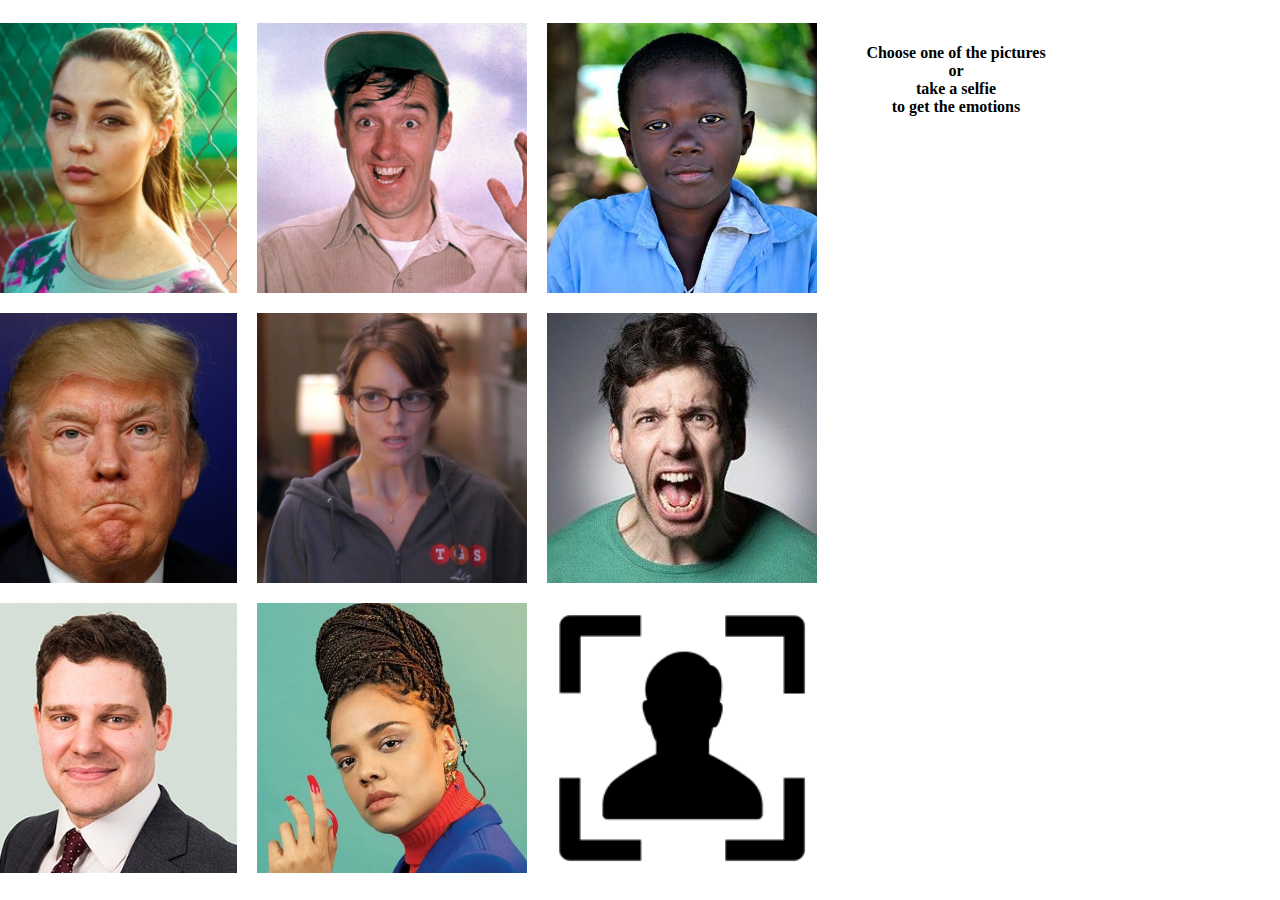
==== index.html @ 24906f8b "added: styling to video steam and image" ====
<!DOCTYPE html>
<html lang="en">
  <head>
    <meta charset="UTF-8" />
    <meta name="viewport" content="width=device-width, initial-scale=1.0" />
    <meta http-equiv="X-UA-Compatible" content="ie=edge" />
    <link rel="stylesheet" href="style.css" />
    <link rel="stylesheet" href="camera.css" />
    <title>faceAPI</title>
    <script src="https://ajax.googleapis.com/ajax/libs/jquery/1.9.0/jquery.min.js"></script>
  </head>
  <body>
    <div class="bigContainer">
      <div class="container">
        <div class="imgContainer">
          <img class="img" src="images/1.jpg" alt="" />
        </div>
        <div class="imgContainer"><img src="images/2.jpg" alt="" /></div>

        <div class="imgContainer"><img src="images/4.jpg" alt="" /></div>
        <div class="imgContainer"><img src="images/5.jpg" alt="" /></div>
        <div class="imgContainer"><img src="images/6.jpg" alt="" /></div>
        <div class="imgContainer"><img src="images/7.jpg" alt="" /></div>
        <div class="imgContainer"><img src="images/8.jpg" alt="" /></div>
        <div class="imgContainer"><img src="images/9.jpg" alt="" /></div>
        <div class="imgContainer selfie"><img src="images/9.png" alt="" /></div>
        <div class="modal hide">
          <div class="frame video hide">
            <video id="camera-stream" class=""></video>
            <button id="check-photo" class="hide">detect emotion</button>
          </div>
          <div class="frame image hide">
            <img id="snapshot" class="" /><button id="restart" class="hide">
              another shot
            </button>
          </div>
          <canvas></canvas>
        </div>
      </div>
      <div class="btnContainer">
        <h4>
          Choose one of the pictures<br />
          or<br />
          take a selfie <br />to get the emotions
        </h4>
        <!--
          <button>Take a picture</button> <button>Get the emotions</button>
        -->
      </div>
    </div>
    <script src="main.js"></script>
    <script src="camera.js"></script>
  </body>
</html>
---- style.css ----
.bigContainer {
  display: grid;
  grid-template-columns: 60vw 40vh;
  padding-top: calc(5vh - 30px);
}
.container {
  margin-left: calc(30vw - 45vh - 20px);
  display: grid;
  grid-template-columns: 30vh 30vh 30vh;
  grid-template-rows: 30vh 30vh 30vh;
  grid-gap: 20px;
}
.four {
  grid-column: 1/3;
  grid-row: 1/3;
  display: grid;
  grid-template-columns: 30vh 30vh;
  grid-template-rows: repeat(5, 30vh);
  grid-gap: 20px;
  overflow: scroll;
}
.imgContainer {
  width: 100%;
  height: 100%;
  overflow: hidden;
  cursor: pointer;
  transition: all 0.2s ease-in-out;
}
.imgContainer:hover {
  transform: scale(1.1);
}
.imgContainer.chosen {
  grid-column: 1/3;
  grid-row: 1/3;
}
img {
  height: 100%;
}
.btnContainer {
  text-align: center;
}
.selfie {
  grid-column: 3/4;
  grid-row: 3/4;
}
---- camera.css ----
* {
  box-sizing: border-box;
}

main {
  position: relative;
  width: 90vh;
}
.frame {
  width: 70vh;
  height: 70vh;
  position: absolute;
  top: 0;
  bottom: 0;
  left: 0;
  right: 0;
  margin: auto;
  overflow: hidden;
  border: 15px solid white;
  text-align: center;
}
.frame button {
  position: absolute;
  bottom: 30px;
  display: inline-block;
}
.frame.cornered {
  width: 30vh;
  height: 30vh;
  top: 0;
  right: 0;
}
video,
#snapshot {
  height: 100%;
  width: auto;
  position: relative;
  left: -12.5%;
}
canvas {
  display: none;
}
.controls {
  padding: 10px;
}
button {
  background: #eee;
  padding: 0;
  cursor: pointer;
}
.hide {
  display: none;
}
.modal {
  position: fixed;
  width: calc(90vh + 40px);
  height: 100vh;
  background-color: rgba(255, 255, 255, 0.8);
}
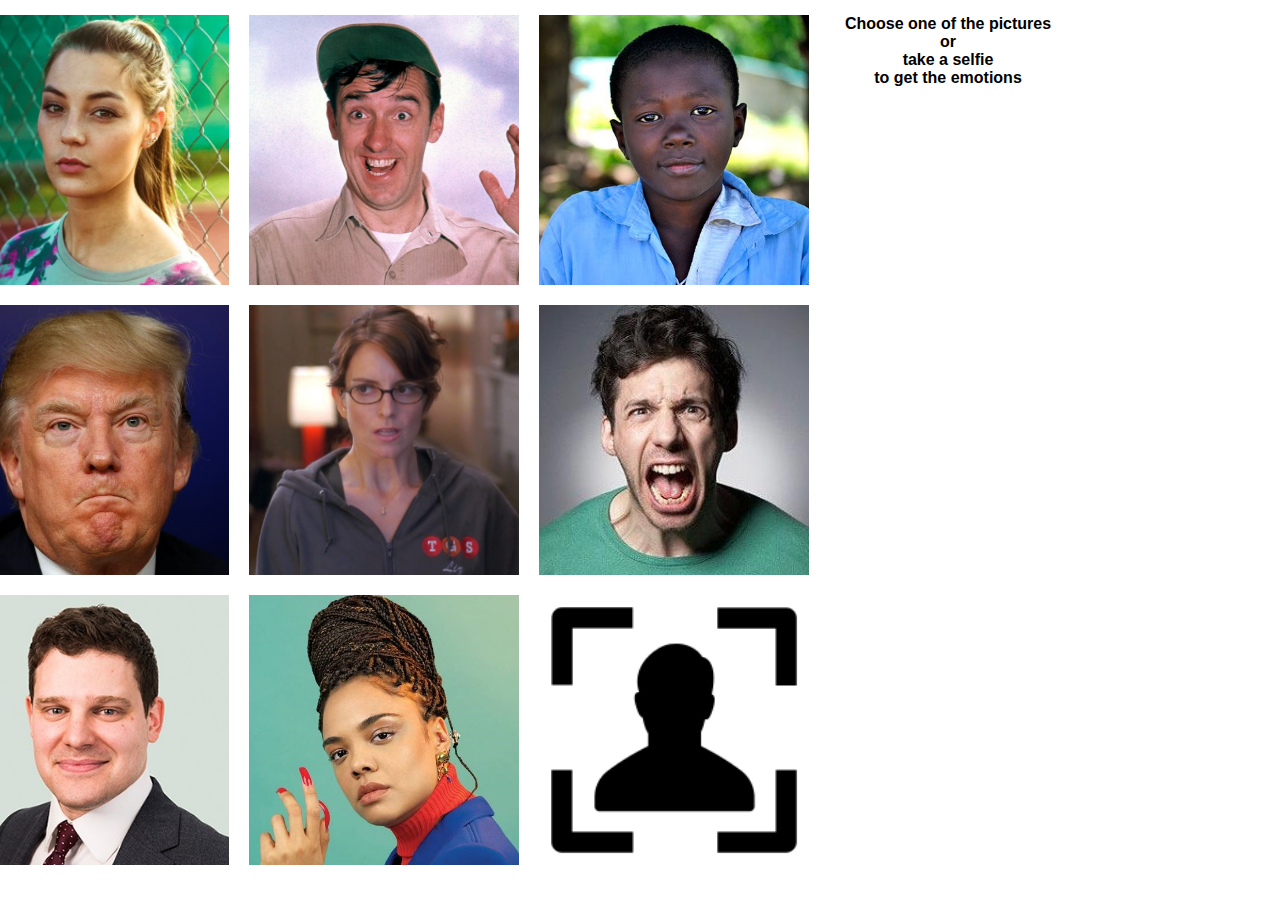
==== commit 3b8ba4bf: "some things fixed and added the modal" ====
--- a/index.html
+++ b/index.html
@@ -5,36 +5,44 @@
     <meta name="viewport" content="width=device-width, initial-scale=1.0" />
     <meta http-equiv="X-UA-Compatible" content="ie=edge" />
     <link rel="stylesheet" href="style.css" />
-    <link rel="stylesheet" href="camera.css" />
     <title>faceAPI</title>
-    <script src="https://ajax.googleapis.com/ajax/libs/jquery/1.9.0/jquery.min.js"></script>
   </head>
+  <style></style>
   <body>
     <div class="bigContainer">
       <div class="container">
         <div class="imgContainer">
-          <img class="img" src="images/1.jpg" alt="" />
+          <img class="myImg" src="images/1.jpg" alt="" />
         </div>
-        <div class="imgContainer"><img src="images/2.jpg" alt="" /></div>
+        <div class="imgContainer">
+          <img class="myImg" src="images/2.jpg" alt="" />
+        </div>
+        <div class="imgContainer">
+          <img class="myImg" src="images/4.jpg" alt="" />
+        </div>
+        <div class="imgContainer">
+          <img class="myImg" src="images/5.jpg" alt="" />
+        </div>
+        <div class="imgContainer">
+          <img class="myImg" src="images/6.jpg" alt="" />
+        </div>
+        <div class="imgContainer">
+          <img class="myImg" src="images/7.jpg" alt="" />
+        </div>
+        <div class="imgContainer">
+          <img class="myImg" src="images/8.jpg" alt="" />
+        </div>
+        <div class="imgContainer">
+          <img class="myImg" src="images/9.jpg" alt="" />
+        </div>
+        <div class="imgContainer selfie">
+          <img class="myImg" src="images/9.png" alt="" />
+        </div>
 
-        <div class="imgContainer"><img src="images/4.jpg" alt="" /></div>
-        <div class="imgContainer"><img src="images/5.jpg" alt="" /></div>
-        <div class="imgContainer"><img src="images/6.jpg" alt="" /></div>
-        <div class="imgContainer"><img src="images/7.jpg" alt="" /></div>
-        <div class="imgContainer"><img src="images/8.jpg" alt="" /></div>
-        <div class="imgContainer"><img src="images/9.jpg" alt="" /></div>
-        <div class="imgContainer selfie"><img src="images/9.png" alt="" /></div>
-        <div class="modal hide">
-          <div class="frame video hide">
-            <video id="camera-stream" class=""></video>
-            <button id="check-photo" class="hide">detect emotion</button>
-          </div>
-          <div class="frame image hide">
-            <img id="snapshot" class="" /><button id="restart" class="hide">
-              another shot
-            </button>
-          </div>
-          <canvas></canvas>
+        <div id="myModal" class="modal">
+          <span class="close"> ◀ Go back</span>
+
+          <img id="modalImg" src="" />
         </div>
       </div>
       <div class="btnContainer">
@@ -48,7 +56,27 @@
         -->
       </div>
     </div>
+    <script>
+      const modal = document.getElementById("myModal");
+
+      let img = document.querySelectorAll(".myImg");
+      let modalImg = document.getElementById("modalImg");
+      console.log(img);
+      img.forEach(showSingleImage);
+      function showSingleImage(eachImage) {
+        eachImage.addEventListener("click", changeSrc);
+        function changeSrc(e) {
+          modal.style.display = "inherit";
+          modalImg.setAttribute("src", e.target.getAttribute("src"));
+        }
+      }
+
+      var span = document.getElementsByClassName("close")[0];
+
+      span.onclick = function() {
+        modal.style.display = "none";
+      };
+    </script>
     <script src="main.js"></script>
-    <script src="camera.js"></script>
   </body>
 </html>
--- a/style.css
+++ b/style.css
@@ -1,3 +1,9 @@
+* {
+  padding: 0;
+  margin: 0;
+  box-sizing: border-box;
+  font-family: sans-serif;
+}
 .bigContainer {
   display: grid;
   grid-template-columns: 60vw 40vh;
@@ -10,7 +16,7 @@
   grid-template-rows: 30vh 30vh 30vh;
   grid-gap: 20px;
 }
-.four {
+/* .four {
   grid-column: 1/3;
   grid-row: 1/3;
   display: grid;
@@ -18,7 +24,7 @@
   grid-template-rows: repeat(5, 30vh);
   grid-gap: 20px;
   overflow: scroll;
-}
+} */
 .imgContainer {
   width: 100%;
   height: 100%;
@@ -29,10 +35,10 @@
 .imgContainer:hover {
   transform: scale(1.1);
 }
-.imgContainer.chosen {
+/* .imgContainer.chosen {
   grid-column: 1/3;
   grid-row: 1/3;
-}
+} */
 img {
   height: 100%;
 }
@@ -43,3 +49,56 @@
   grid-column: 3/4;
   grid-row: 3/4;
 }
+.modal {
+  margin-left: calc(30vw - 45vh - 20px);
+  display: none;
+  position: fixed;
+  z-index: 1;
+  /* padding-top: 100px; */
+  left: 0;
+  top: 0;
+  width: calc(3 * 30vh + 40px);
+  height: 100vh;
+  overflow: auto;
+  background-color: rgb(0, 0, 0);
+  background-color: rgba(255, 255, 255, 0.9);
+}
+
+.modal-content {
+  margin: auto;
+  display: block;
+  width: 70%;
+}
+#modalImg {
+  position: absolute;
+  width: 70vh;
+  height: 70vh;
+  top: 0;
+  left: 0;
+  right: 0;
+  bottom: 0;
+  margin: auto;
+  border: 15px solid white;
+}
+
+.close {
+  position: absolute;
+  top: 35px;
+  left: 35px;
+  color: black;
+  font-size: 23px;
+  font-weight: bold;
+  transition: 0.3s;
+}
+
+.close:hover,
+.close:focus {
+  color: black;
+  text-decoration: none;
+  cursor: pointer;
+}
+
+#myModal button {
+  width: 100px;
+  height: 30px;
+}
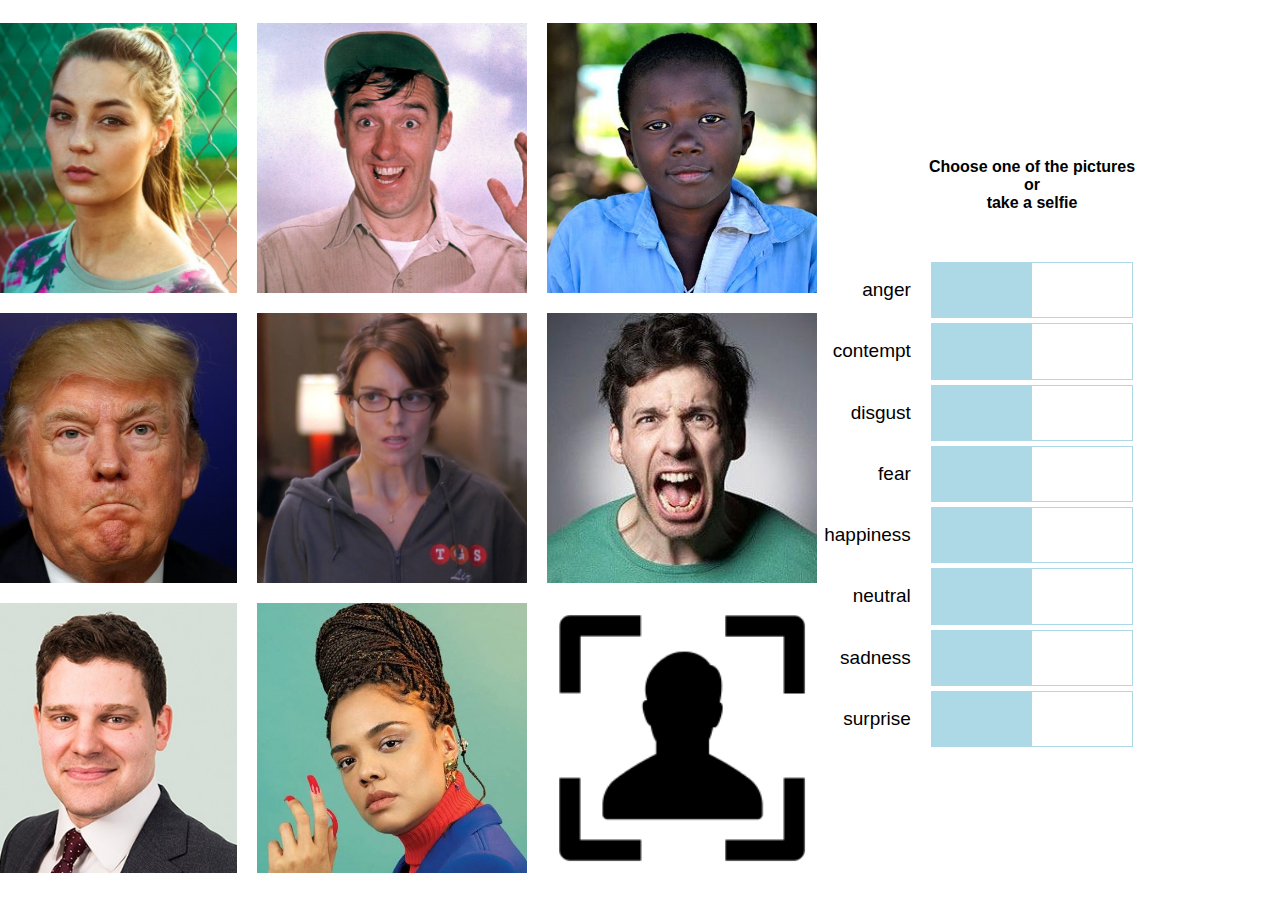
==== commit 3519e0c5: "added: styling to the right side and bar template" ====
--- a/index.html
+++ b/index.html
@@ -5,78 +5,71 @@
     <meta name="viewport" content="width=device-width, initial-scale=1.0" />
     <meta http-equiv="X-UA-Compatible" content="ie=edge" />
     <link rel="stylesheet" href="style.css" />
+    <link rel="stylesheet" href="camera.css" />
     <title>faceAPI</title>
+    <script src="https://ajax.googleapis.com/ajax/libs/jquery/1.9.0/jquery.min.js"></script>
   </head>
-  <style></style>
   <body>
     <div class="bigContainer">
       <div class="container">
         <div class="imgContainer">
-          <img class="myImg" src="images/1.jpg" alt="" />
+          <img class="img" src="images/1.jpg" alt="" />
         </div>
-        <div class="imgContainer">
-          <img class="myImg" src="images/2.jpg" alt="" />
-        </div>
-        <div class="imgContainer">
-          <img class="myImg" src="images/4.jpg" alt="" />
-        </div>
-        <div class="imgContainer">
-          <img class="myImg" src="images/5.jpg" alt="" />
-        </div>
-        <div class="imgContainer">
-          <img class="myImg" src="images/6.jpg" alt="" />
-        </div>
-        <div class="imgContainer">
-          <img class="myImg" src="images/7.jpg" alt="" />
-        </div>
-        <div class="imgContainer">
-          <img class="myImg" src="images/8.jpg" alt="" />
-        </div>
-        <div class="imgContainer">
-          <img class="myImg" src="images/9.jpg" alt="" />
-        </div>
-        <div class="imgContainer selfie">
-          <img class="myImg" src="images/9.png" alt="" />
-        </div>
+        <div class="imgContainer"><img src="images/2.jpg" alt="" /></div>
 
-        <div id="myModal" class="modal">
-          <span class="close"> ◀ Go back</span>
-
-          <img id="modalImg" src="" />
+        <div class="imgContainer"><img src="images/4.jpg" alt="" /></div>
+        <div class="imgContainer"><img src="images/5.jpg" alt="" /></div>
+        <div class="imgContainer"><img src="images/6.jpg" alt="" /></div>
+        <div class="imgContainer"><img src="images/7.jpg" alt="" /></div>
+        <div class="imgContainer"><img src="images/8.jpg" alt="" /></div>
+        <div class="imgContainer"><img src="images/9.jpg" alt="" /></div>
+        <div class="imgContainer selfie"><img src="images/9.png" alt="" /></div>
+        <div class="modal hide">
+          <div class="frame video hide">
+            <video id="camera-stream" class=""></video>
+            <button id="check-photo" class="hide">detect emotion</button>
+          </div>
+          <div class="frame image hide">
+            <img id="snapshot" class="" /><button id="restart" class="hide">
+              another shot
+            </button>
+          </div>
+          <canvas></canvas>
         </div>
       </div>
-      <div class="btnContainer">
-        <h4>
-          Choose one of the pictures<br />
-          or<br />
-          take a selfie <br />to get the emotions
-        </h4>
-        <!--
-          <button>Take a picture</button> <button>Get the emotions</button>
-        -->
+      <div class="emotionsContainer">
+        <div>
+          <h4>
+            Choose one of the pictures<br />
+            or<br />
+            take a selfie
+          </h4>
+          <div class="bar-chart">
+            <div>
+              <p>anger</p>
+              <p>contempt</p>
+              <p>disgust</p>
+              <p>fear</p>
+              <p>happiness</p>
+              <p>neutral</p>
+              <p>sadness</p>
+              <p>surprise</p>
+            </div>
+            <div>
+              <div><div></div></div>
+              <div><div></div></div>
+              <div><div></div></div>
+              <div><div></div></div>
+              <div><div></div></div>
+              <div><div></div></div>
+              <div><div></div></div>
+              <div><div></div></div>
+            </div>
+          </div>
+        </div>
       </div>
     </div>
-    <script>
-      const modal = document.getElementById("myModal");
-
-      let img = document.querySelectorAll(".myImg");
-      let modalImg = document.getElementById("modalImg");
-      console.log(img);
-      img.forEach(showSingleImage);
-      function showSingleImage(eachImage) {
-        eachImage.addEventListener("click", changeSrc);
-        function changeSrc(e) {
-          modal.style.display = "inherit";
-          modalImg.setAttribute("src", e.target.getAttribute("src"));
-        }
-      }
-
-      var span = document.getElementsByClassName("close")[0];
-
-      span.onclick = function() {
-        modal.style.display = "none";
-      };
-    </script>
     <script src="main.js"></script>
+    <script src="camera.js"></script>
   </body>
 </html>
--- a/style.css
+++ b/style.css
@@ -1,12 +1,6 @@
-* {
-  padding: 0;
-  margin: 0;
-  box-sizing: border-box;
-  font-family: sans-serif;
-}
 .bigContainer {
   display: grid;
-  grid-template-columns: 60vw 40vh;
+  grid-template-columns: 60vw 40vw;
   padding-top: calc(5vh - 30px);
 }
 .container {
@@ -16,7 +10,7 @@
   grid-template-rows: 30vh 30vh 30vh;
   grid-gap: 20px;
 }
-/* .four {
+.four {
   grid-column: 1/3;
   grid-row: 1/3;
   display: grid;
@@ -24,7 +18,7 @@
   grid-template-rows: repeat(5, 30vh);
   grid-gap: 20px;
   overflow: scroll;
-} */
+}
 .imgContainer {
   width: 100%;
   height: 100%;
@@ -35,70 +29,18 @@
 .imgContainer:hover {
   transform: scale(1.1);
 }
-/* .imgContainer.chosen {
+.imgContainer.chosen {
   grid-column: 1/3;
   grid-row: 1/3;
-} */
+}
 img {
   height: 100%;
 }
 .btnContainer {
-  text-align: center;
+  width: 80%;
+  margin-left: 10%;
 }
 .selfie {
   grid-column: 3/4;
   grid-row: 3/4;
 }
-.modal {
-  margin-left: calc(30vw - 45vh - 20px);
-  display: none;
-  position: fixed;
-  z-index: 1;
-  /* padding-top: 100px; */
-  left: 0;
-  top: 0;
-  width: calc(3 * 30vh + 40px);
-  height: 100vh;
-  overflow: auto;
-  background-color: rgb(0, 0, 0);
-  background-color: rgba(255, 255, 255, 0.9);
-}
-
-.modal-content {
-  margin: auto;
-  display: block;
-  width: 70%;
-}
-#modalImg {
-  position: absolute;
-  width: 70vh;
-  height: 70vh;
-  top: 0;
-  left: 0;
-  right: 0;
-  bottom: 0;
-  margin: auto;
-  border: 15px solid white;
-}
-
-.close {
-  position: absolute;
-  top: 35px;
-  left: 35px;
-  color: black;
-  font-size: 23px;
-  font-weight: bold;
-  transition: 0.3s;
-}
-
-.close:hover,
-.close:focus {
-  color: black;
-  text-decoration: none;
-  cursor: pointer;
-}
-
-#myModal button {
-  width: 100px;
-  height: 30px;
-}
--- a/camera.css
+++ b/camera.css
@@ -0,0 +1,93 @@
+* {
+  box-sizing: border-box;
+  font-family: sans-serif;
+}
+
+main {
+  position: relative;
+  width: 90vh;
+}
+.frame {
+  width: 70vh;
+  height: 70vh;
+  position: absolute;
+  top: 0;
+  bottom: 0;
+  left: 0;
+  right: 0;
+  margin: auto;
+  overflow: hidden;
+  border: 15px solid white;
+  text-align: center;
+}
+.frame button {
+  position: absolute;
+  bottom: 30px;
+  display: inline-block;
+}
+.frame.cornered {
+  width: 30vh;
+  height: 30vh;
+  top: 0;
+  right: 0;
+}
+video,
+#snapshot {
+  height: 100%;
+  width: auto;
+  position: relative;
+  left: -12.5%;
+}
+canvas {
+  display: none;
+}
+.controls {
+  padding: 10px;
+}
+button {
+  background: #eee;
+  padding: 0;
+  cursor: pointer;
+}
+.hide {
+  display: none;
+}
+.modal {
+  position: fixed;
+  width: calc(90vh + 40px);
+  height: 100vh;
+  background-color: rgba(255, 255, 255, 0.8);
+}
+.emotionsContainer {
+  position: relative;
+}
+h4 {
+  text-align: center;
+  margin-top: 15vh;
+  margin-bottom: 50px;
+}
+.bar-chart {
+  height: 50vh;
+  width: 100%;
+  margin: 0 auto 0;
+  display: grid;
+  grid-template-columns: 2fr 3fr 2fr;
+  grid-gap: 20px;
+}
+.bar-chart p {
+  text-align: right;
+  font-size: 19px;
+  line-height: calc(50vh / 8);
+  margin: 0 0 5px 0;
+}
+.bar-chart > div:nth-child(2) > div {
+  width: 100%;
+  height: calc(50vh / 8);
+  margin-bottom: 5px;
+  border: 1px solid lightblue;
+}
+.bar-chart > div:nth-child(2) > div > div {
+  width: 50%;
+  height: 100%;
+  background: lightblue;
+}
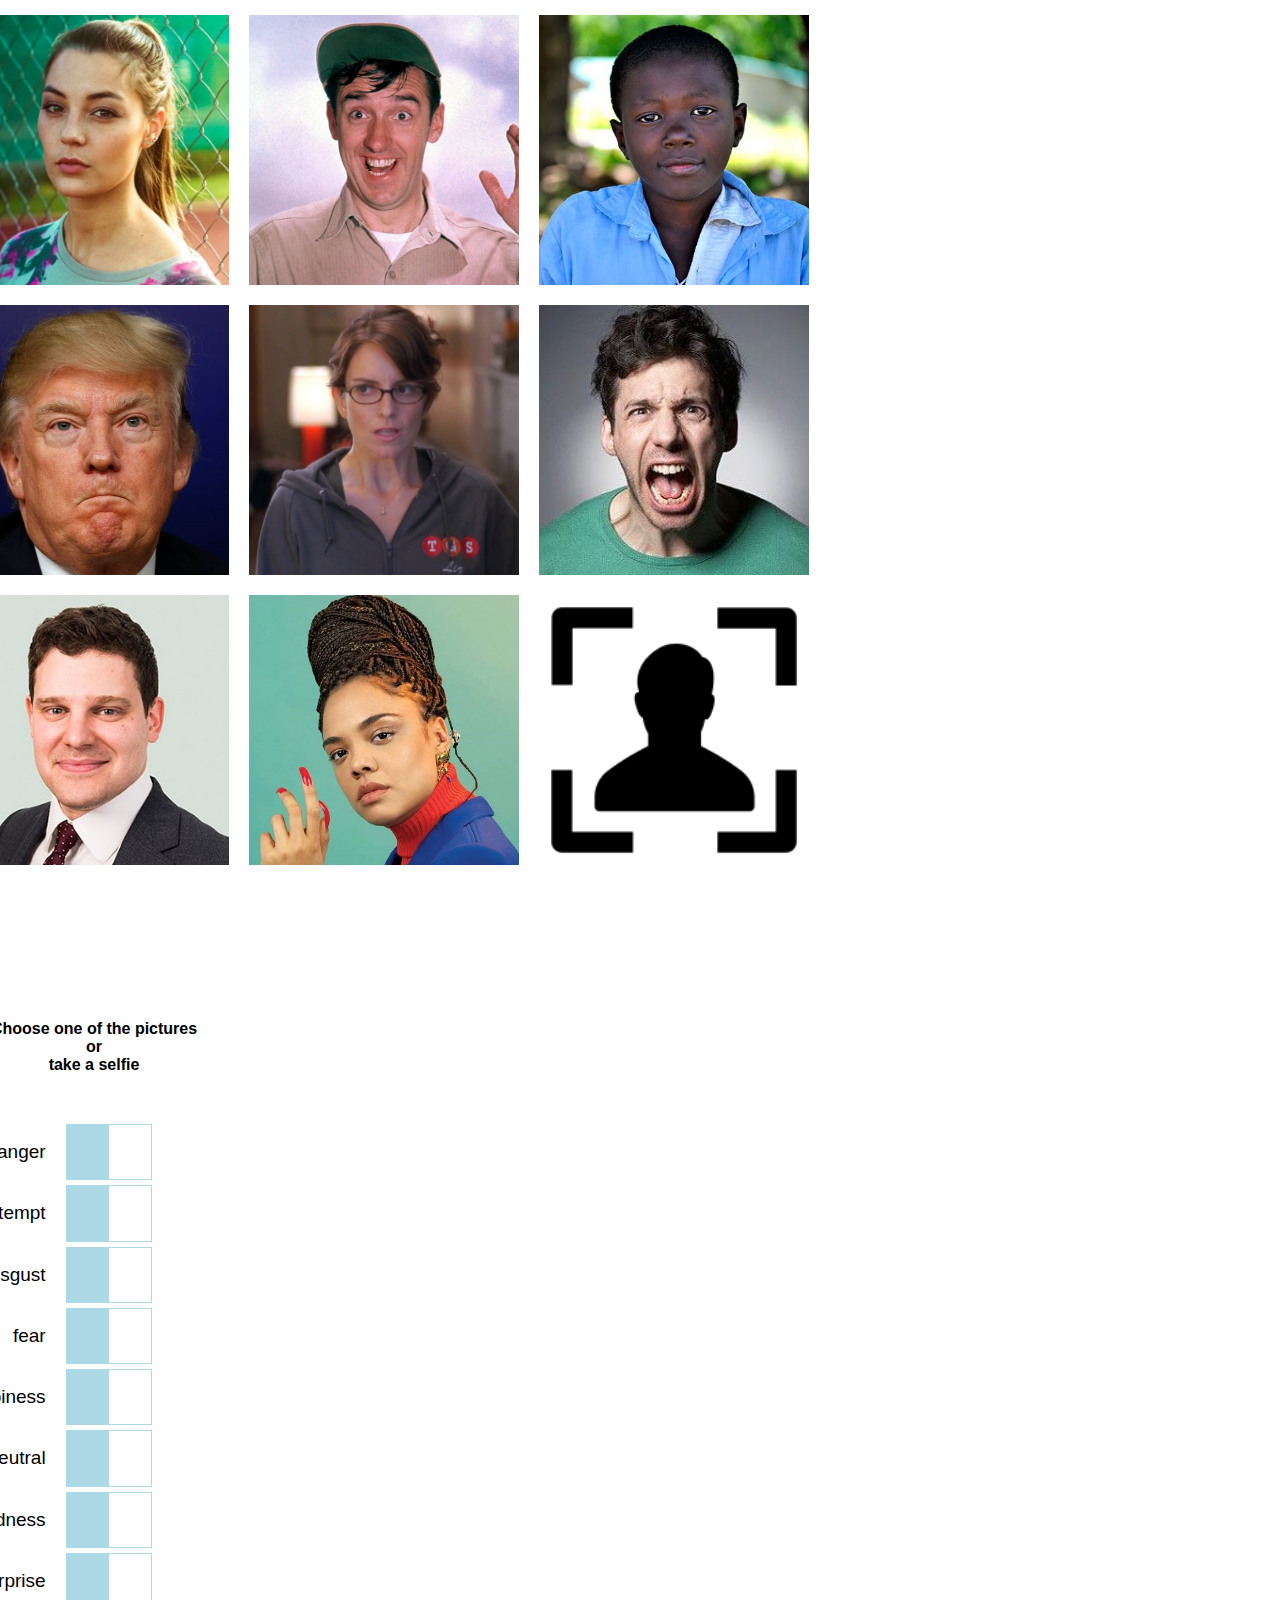
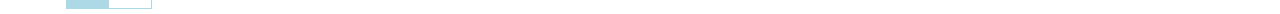
==== commit 2ebee999: "Merge branch 'master' into combine-camera-to-img-list" ====
--- a/index.html
+++ b/index.html
@@ -9,20 +9,20 @@
     <title>faceAPI</title>
     <script src="https://ajax.googleapis.com/ajax/libs/jquery/1.9.0/jquery.min.js"></script>
   </head>
+  <style></style>
   <body>
     <div class="bigContainer">
       <div class="container">
         <div class="imgContainer">
-          <img class="img" src="images/1.jpg" alt="" />
+          <img class="myImg" src="images/1.jpg" alt="" />
         </div>
-        <div class="imgContainer"><img src="images/2.jpg" alt="" /></div>
-
-        <div class="imgContainer"><img src="images/4.jpg" alt="" /></div>
-        <div class="imgContainer"><img src="images/5.jpg" alt="" /></div>
-        <div class="imgContainer"><img src="images/6.jpg" alt="" /></div>
-        <div class="imgContainer"><img src="images/7.jpg" alt="" /></div>
-        <div class="imgContainer"><img src="images/8.jpg" alt="" /></div>
-        <div class="imgContainer"><img src="images/9.jpg" alt="" /></div>
+        <div class="imgContainer"><img  class="myImg" src="images/2.jpg" alt="" /></div>
+        <div class="imgContainer"><img  class="myImg" src="images/4.jpg" alt="" /></div>
+        <div class="imgContainer"><img class="myImg" src="images/5.jpg" alt="" /></div>
+        <div class="imgContainer"><img class="myImg" src="images/6.jpg" alt="" /></div>
+        <div class="imgContainer"><img class="myImg" src="images/7.jpg" alt="" /></div>
+        <div class="imgContainer"><img class="myImg" src="images/8.jpg" alt="" /></div>
+        <div class="imgContainer"><img class="myImg" src="images/9.jpg" alt="" /></div>
         <div class="imgContainer selfie"><img src="images/9.png" alt="" /></div>
         <div class="modal hide">
           <div class="frame video hide">
@@ -35,6 +35,10 @@
             </button>
           </div>
           <canvas></canvas>
+        <div id="myModal" class="modal">
+          <span class="close"> ◀ Go back</span>
+
+          <img id="modalImg" src="" />
         </div>
       </div>
       <div class="emotionsContainer">
@@ -69,6 +73,27 @@
         </div>
       </div>
     </div>
+    <script>
+      const modal = document.getElementById("myModal");
+
+      let img = document.querySelectorAll(".myImg");
+      let modalImg = document.getElementById("modalImg");
+      console.log(img);
+      img.forEach(showSingleImage);
+      function showSingleImage(eachImage) {
+        eachImage.addEventListener("click", changeSrc);
+        function changeSrc(e) {
+          modal.style.display = "inherit";
+          modalImg.setAttribute("src", e.target.getAttribute("src"));
+        }
+      }
+
+      var span = document.getElementsByClassName("close")[0];
+
+      span.onclick = function() {
+        modal.style.display = "none";
+      };
+    </script>
     <script src="main.js"></script>
     <script src="camera.js"></script>
   </body>
--- a/style.css
+++ b/style.css
@@ -1,3 +1,9 @@
+* {
+  padding: 0;
+  margin: 0;
+  box-sizing: border-box;
+  font-family: sans-serif;
+}
 .bigContainer {
   display: grid;
   grid-template-columns: 60vw 40vw;
@@ -10,7 +16,7 @@
   grid-template-rows: 30vh 30vh 30vh;
   grid-gap: 20px;
 }
-.four {
+/* .four {
   grid-column: 1/3;
   grid-row: 1/3;
   display: grid;
@@ -18,7 +24,7 @@
   grid-template-rows: repeat(5, 30vh);
   grid-gap: 20px;
   overflow: scroll;
-}
+} */
 .imgContainer {
   width: 100%;
   height: 100%;
@@ -29,10 +35,10 @@
 .imgContainer:hover {
   transform: scale(1.1);
 }
-.imgContainer.chosen {
+/* .imgContainer.chosen {
   grid-column: 1/3;
   grid-row: 1/3;
-}
+} */
 img {
   height: 100%;
 }
@@ -44,3 +50,56 @@
   grid-column: 3/4;
   grid-row: 3/4;
 }
+.modal {
+  margin-left: calc(30vw - 45vh - 20px);
+  display: none;
+  position: fixed;
+  z-index: 1;
+  /* padding-top: 100px; */
+  left: 0;
+  top: 0;
+  width: calc(3 * 30vh + 40px);
+  height: 100vh;
+  overflow: auto;
+  background-color: rgb(0, 0, 0);
+  background-color: rgba(255, 255, 255, 0.9);
+}
+
+.modal-content {
+  margin: auto;
+  display: block;
+  width: 70%;
+}
+#modalImg {
+  position: absolute;
+  width: 70vh;
+  height: 70vh;
+  top: 0;
+  left: 0;
+  right: 0;
+  bottom: 0;
+  margin: auto;
+  border: 15px solid white;
+}
+
+.close {
+  position: absolute;
+  top: 35px;
+  left: 35px;
+  color: black;
+  font-size: 23px;
+  font-weight: bold;
+  transition: 0.3s;
+}
+
+.close:hover,
+.close:focus {
+  color: black;
+  text-decoration: none;
+  cursor: pointer;
+}
+
+#myModal button {
+  width: 100px;
+  height: 30px;
+}
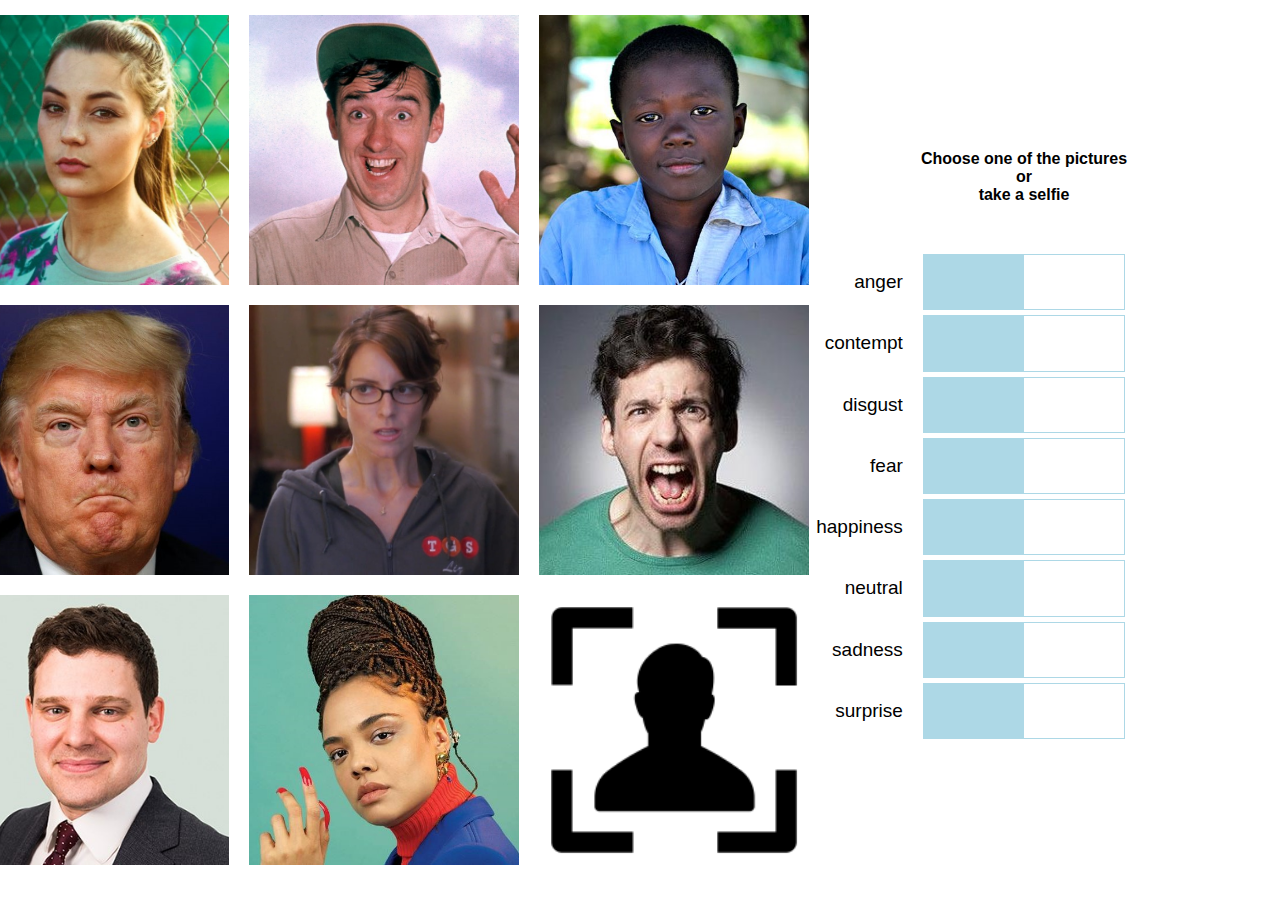
==== commit 6bcd667f: "fixed: conflicts with merge" ====
--- a/index.html
+++ b/index.html
@@ -16,15 +16,34 @@
         <div class="imgContainer">
           <img class="myImg" src="images/1.jpg" alt="" />
         </div>
-        <div class="imgContainer"><img  class="myImg" src="images/2.jpg" alt="" /></div>
-        <div class="imgContainer"><img  class="myImg" src="images/4.jpg" alt="" /></div>
-        <div class="imgContainer"><img class="myImg" src="images/5.jpg" alt="" /></div>
-        <div class="imgContainer"><img class="myImg" src="images/6.jpg" alt="" /></div>
-        <div class="imgContainer"><img class="myImg" src="images/7.jpg" alt="" /></div>
-        <div class="imgContainer"><img class="myImg" src="images/8.jpg" alt="" /></div>
-        <div class="imgContainer"><img class="myImg" src="images/9.jpg" alt="" /></div>
+        <div class="imgContainer">
+          <img class="myImg" src="images/2.jpg" alt="" />
+        </div>
+        <div class="imgContainer">
+          <img class="myImg" src="images/4.jpg" alt="" />
+        </div>
+        <div class="imgContainer">
+          <img class="myImg" src="images/5.jpg" alt="" />
+        </div>
+        <div class="imgContainer">
+          <img class="myImg" src="images/6.jpg" alt="" />
+        </div>
+        <div class="imgContainer">
+          <img class="myImg" src="images/7.jpg" alt="" />
+        </div>
+        <div class="imgContainer">
+          <img class="myImg" src="images/8.jpg" alt="" />
+        </div>
+        <div class="imgContainer">
+          <img class="myImg" src="images/9.jpg" alt="" />
+        </div>
         <div class="imgContainer selfie"><img src="images/9.png" alt="" /></div>
-        <div class="modal hide">
+        <div id="myModal" class="modal">
+          <span class="close"> ◀ Go back</span>
+
+          <img id="modalImg" src="" />
+        </div>
+        <div class="modal2 hide">
           <div class="frame video hide">
             <video id="camera-stream" class=""></video>
             <button id="check-photo" class="hide">detect emotion</button>
@@ -35,10 +54,6 @@
             </button>
           </div>
           <canvas></canvas>
-        <div id="myModal" class="modal">
-          <span class="close"> ◀ Go back</span>
-
-          <img id="modalImg" src="" />
         </div>
       </div>
       <div class="emotionsContainer">
--- a/camera.css
+++ b/camera.css
@@ -52,7 +52,7 @@
 .hide {
   display: none;
 }
-.modal {
+.modal2 {
   position: fixed;
   width: calc(90vh + 40px);
   height: 100vh;
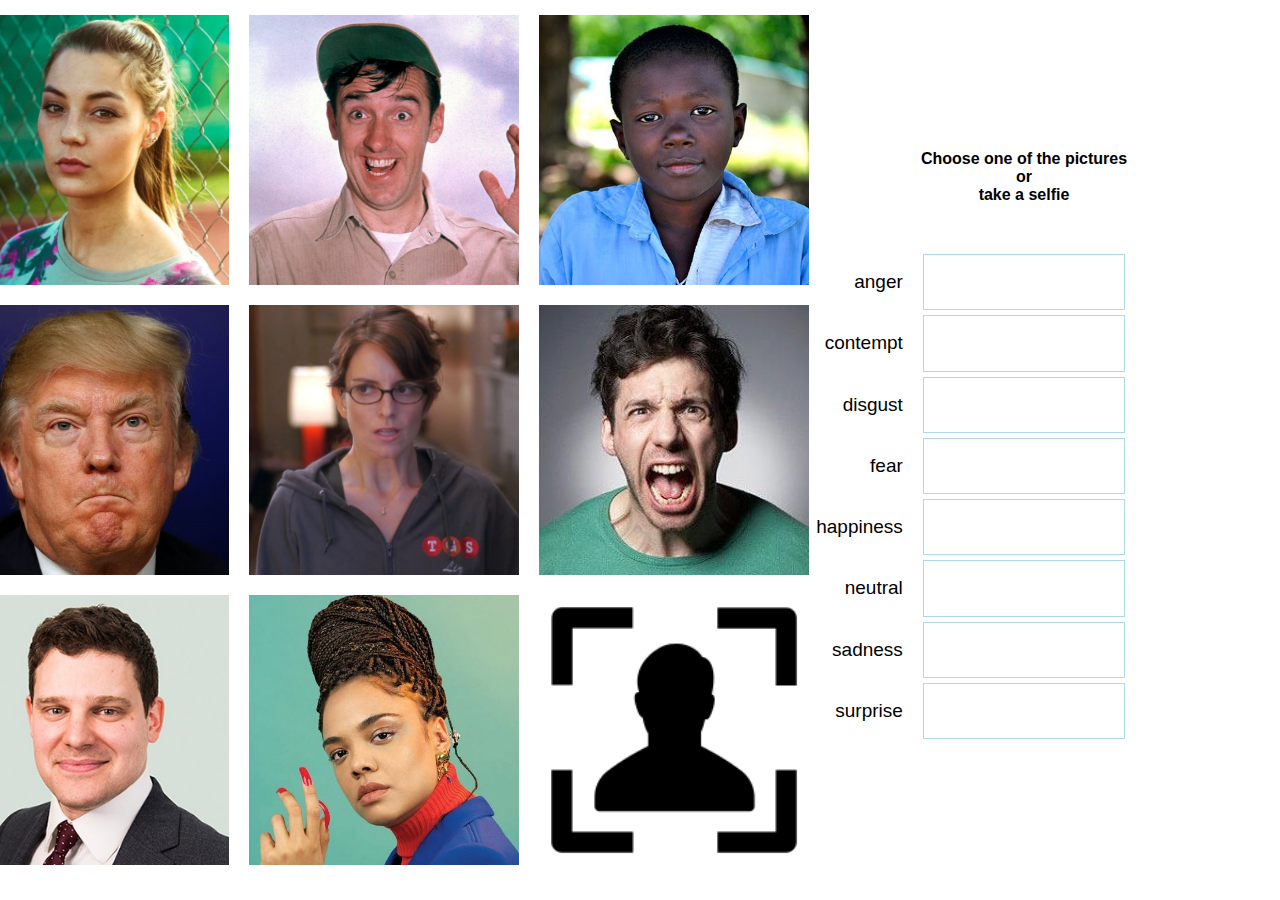
==== commit 9c6917b7: "added the go back button" ====
--- a/index.html
+++ b/index.html
@@ -44,13 +44,16 @@
           <img id="modalImg" src="" />
         </div>
         <div class="modal2 hide">
+          <span class="close close2"> ◀ Go back</span>
           <div class="frame video hide">
             <video id="camera-stream" class=""></video>
-            <button id="check-photo" class="hide">detect emotion</button>
+            <button id="check-photo" class="hide">
+              <img src="images/take.png" />
+            </button>
           </div>
           <div class="frame image hide">
             <img id="snapshot" class="" /><button id="restart" class="hide">
-              another shot
+              <img src="images/retake.png" />
             </button>
           </div>
           <canvas></canvas>
--- a/style.css
+++ b/style.css
@@ -103,3 +103,9 @@
   width: 100px;
   height: 30px;
 }
+#check-photo,
+#restart {
+  background-color: rgb(0, 0, 0, 0);
+  outline: none;
+  border: none;
+}
--- a/camera.css
+++ b/camera.css
@@ -22,8 +22,10 @@
 }
 .frame button {
   position: absolute;
-  bottom: 30px;
+  bottom: 10px;
   display: inline-block;
+  left: 50%;
+  transform: translateX(-50%);
 }
 .frame.cornered {
   width: 30vh;
@@ -87,7 +89,7 @@
   border: 1px solid lightblue;
 }
 .bar-chart > div:nth-child(2) > div > div {
-  width: 50%;
+  width: 0%;
   height: 100%;
   background: lightblue;
 }
